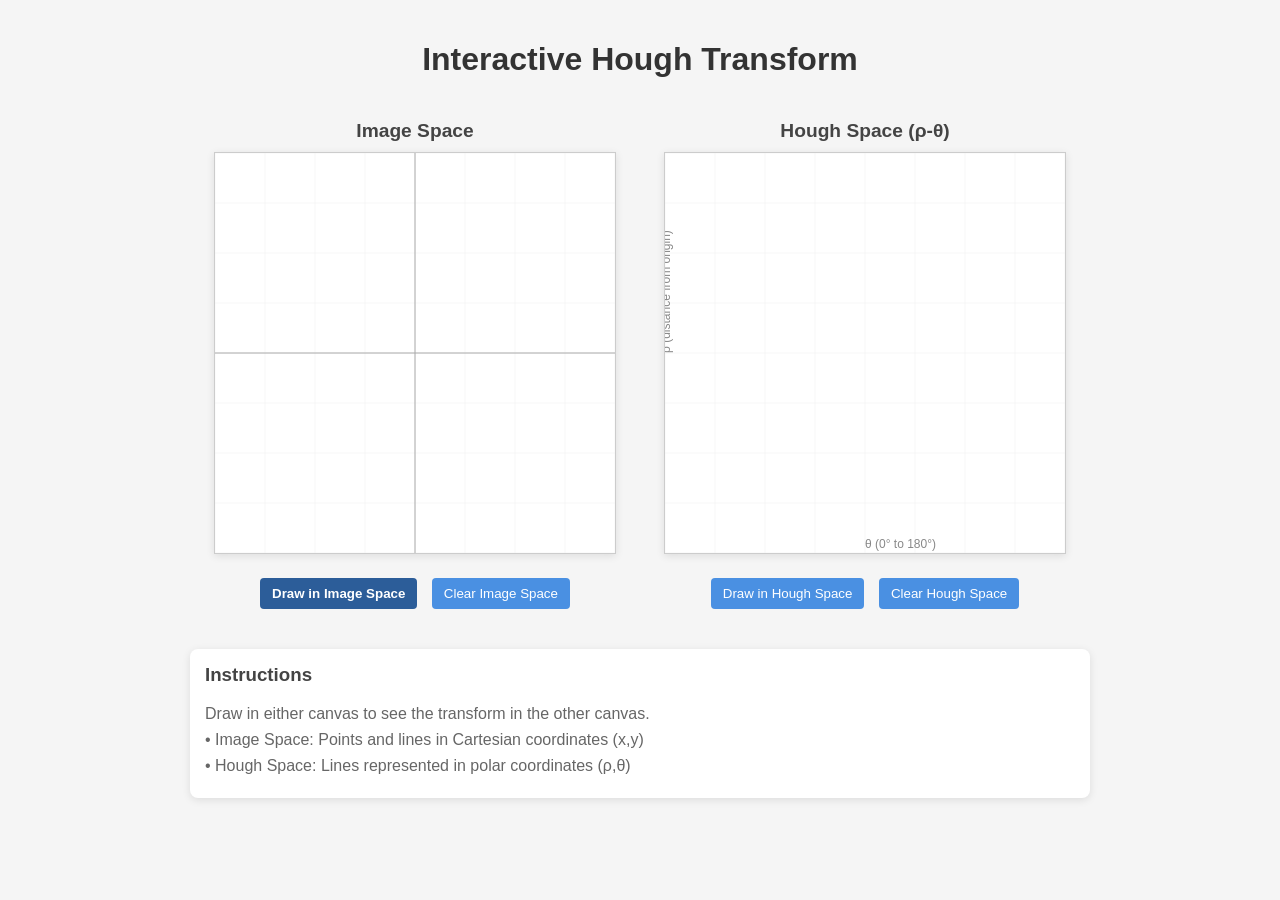
==== fa/computer_vision/hough/index.html @ f10684ff "added Hough" ====
<!DOCTYPE html>
<html lang="en">
<head>
    <meta charset="UTF-8">
    <meta name="viewport" content="width=device-width, initial-scale=1.0">
    <title>Interactive Hough Transform</title>
    <link rel="stylesheet" href="style.css">
</head>
<body>
    <div class="container">
        <h1>Interactive Hough Transform</h1>
        
        <div class="canvas-container">
            <div class="canvas-wrapper">
                <h2>Image Space</h2>
                <canvas id="imageCanvas" width="400" height="400"></canvas>
                <div class="controls">
                    <button id="drawImageBtn" class="active">Draw in Image Space</button>
                    <button id="clearImageBtn">Clear Image Space</button>
                </div>
            </div>
            
            <div class="canvas-wrapper">
                <h2>Hough Space (ρ-θ)</h2>
                <canvas id="houghCanvas" width="400" height="400"></canvas>
                <div class="controls">
                    <button id="drawHoughBtn">Draw in Hough Space</button>
                    <button id="clearHoughBtn">Clear Hough Space</button>
                </div>
            </div>
        </div>
        
        <div class="info-panel">
            <h3>Instructions</h3>
            <p>Draw in either canvas to see the transform in the other canvas.</p>
            <p>• Image Space: Points and lines in Cartesian coordinates (x,y)</p>
            <p>• Hough Space: Lines represented in polar coordinates (ρ,θ)</p>
        </div>
    </div>
    <script src="script.js"></script>
</body>
</html>
---- fa/computer_vision/hough/style.css ----
body {
    font-family: 'Segoe UI', Tahoma, Geneva, Verdana, sans-serif;
    margin: 0;
    padding: 20px;
    background-color: #f5f5f5;
}

.container {
    max-width: 900px;
    margin: 0 auto;
}

h1 {
    text-align: center;
    color: #333;
}

.canvas-container {
    display: flex;
    flex-wrap: wrap;
    justify-content: space-around;
    margin-bottom: 20px;
}

.canvas-wrapper {
    margin: 10px;
    text-align: center;
}

h2 {
    margin: 10px 0;
    font-size: 1.2rem;
    color: #444;
}

canvas {
    background-color: white;
    border: 1px solid #ccc;
    box-shadow: 0 2px 8px rgba(0, 0, 0, 0.1);
    margin-bottom: 10px;
}

.controls {
    margin: 10px 0;
}

button {
    padding: 8px 12px;
    margin: 0 5px;
    background-color: #4a90e2;
    color: white;
    border: none;
    border-radius: 4px;
    cursor: pointer;
    transition: background-color 0.2s;
}

button:hover {
    background-color: #3a7bc8;
}

button.active {
    background-color: #2c5d99;
    font-weight: bold;
}

.info-panel {
    background-color: white;
    border-radius: 8px;
    padding: 15px;
    box-shadow: 0 2px 8px rgba(0, 0, 0, 0.1);
}

.info-panel h3 {
    margin-top: 0;
    color: #444;
}

.info-panel p {
    margin: 8px 0;
    color: #666;
}
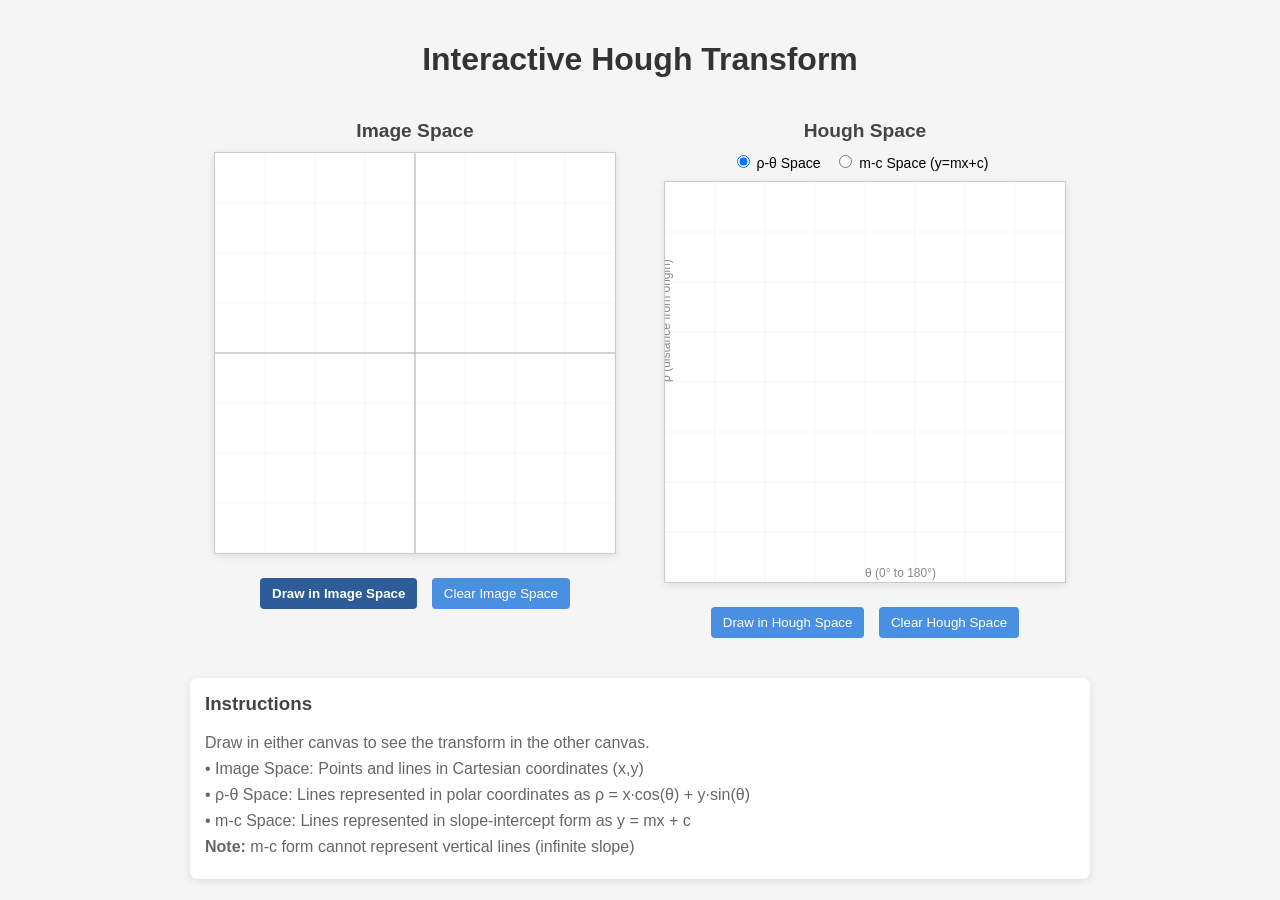
==== commit 4ecda4e9: "added rho space" ====
--- a/fa/computer_vision/hough/index.html
+++ b/fa/computer_vision/hough/index.html
@@ -21,7 +21,17 @@
             </div>
             
             <div class="canvas-wrapper">
-                <h2>Hough Space (ρ-θ)</h2>
+                <h2>Hough Space</h2>
+                <div class="hough-selection">
+                    <label>
+                        <input type="radio" name="houghType" value="rhoTheta" checked> 
+                        ρ-θ Space
+                    </label>
+                    <label>
+                        <input type="radio" name="houghType" value="mc"> 
+                        m-c Space (y=mx+c)
+                    </label>
+                </div>
                 <canvas id="houghCanvas" width="400" height="400"></canvas>
                 <div class="controls">
                     <button id="drawHoughBtn">Draw in Hough Space</button>
@@ -34,7 +44,9 @@
             <h3>Instructions</h3>
             <p>Draw in either canvas to see the transform in the other canvas.</p>
             <p>• Image Space: Points and lines in Cartesian coordinates (x,y)</p>
-            <p>• Hough Space: Lines represented in polar coordinates (ρ,θ)</p>
+            <p>• ρ-θ Space: Lines represented in polar coordinates as ρ = x·cos(θ) + y·sin(θ)</p>
+            <p>• m-c Space: Lines represented in slope-intercept form as y = mx + c</p>
+            <p><strong>Note:</strong> m-c form cannot represent vertical lines (infinite slope)</p>
         </div>
     </div>
     <script src="script.js"></script>
--- a/fa/computer_vision/hough/style.css
+++ b/fa/computer_vision/hough/style.css
@@ -44,6 +44,16 @@
     margin: 10px 0;
 }
 
+.hough-selection {
+    margin-bottom: 10px;
+    font-size: 14px;
+}
+
+.hough-selection label {
+    margin-right: 10px;
+    cursor: pointer;
+}
+
 button {
     padding: 8px 12px;
     margin: 0 5px;
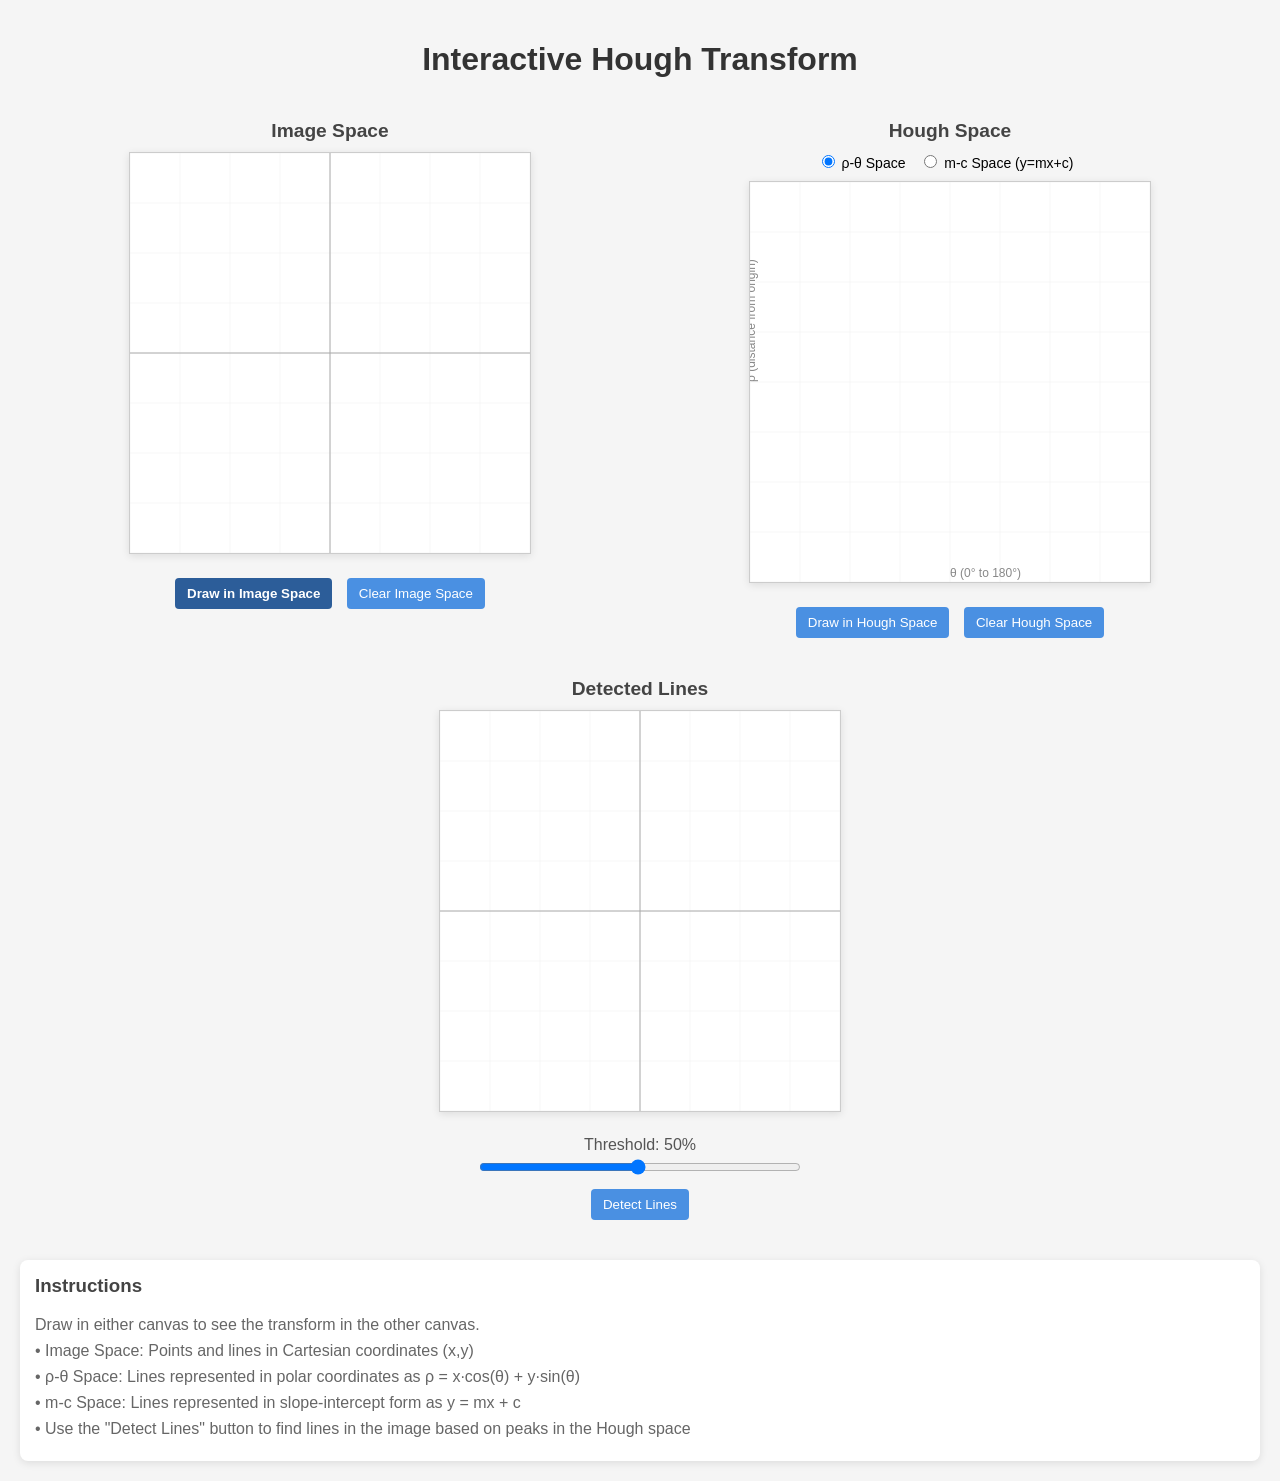
==== commit cbfd1060: "fixed line detector" ====
--- a/fa/computer_vision/hough/index.html
+++ b/fa/computer_vision/hough/index.html
@@ -1,15 +1,17 @@
 <!DOCTYPE html>
 <html lang="en">
+
 <head>
     <meta charset="UTF-8">
     <meta name="viewport" content="width=device-width, initial-scale=1.0">
     <title>Interactive Hough Transform</title>
     <link rel="stylesheet" href="style.css">
 </head>
+
 <body>
     <div class="container">
         <h1>Interactive Hough Transform</h1>
-        
+
         <div class="canvas-container">
             <div class="canvas-wrapper">
                 <h2>Image Space</h2>
@@ -19,16 +21,16 @@
                     <button id="clearImageBtn">Clear Image Space</button>
                 </div>
             </div>
-            
+
             <div class="canvas-wrapper">
                 <h2>Hough Space</h2>
                 <div class="hough-selection">
                     <label>
-                        <input type="radio" name="houghType" value="rhoTheta" checked> 
+                        <input type="radio" name="houghType" value="rhoTheta" checked>
                         ρ-θ Space
                     </label>
                     <label>
-                        <input type="radio" name="houghType" value="mc"> 
+                        <input type="radio" name="houghType" value="mc">
                         m-c Space (y=mx+c)
                     </label>
                 </div>
@@ -38,17 +40,30 @@
                     <button id="clearHoughBtn">Clear Hough Space</button>
                 </div>
             </div>
+
+            <div class="canvas-wrapper">
+                <h2>Detected Lines</h2>
+                <canvas id="detectionCanvas" width="400" height="400"></canvas>
+                <div class="controls">
+                    <div class="slider-container">
+                        <label for="thresholdSlider">Threshold: <span id="thresholdValue">50</span>%</label>
+                        <input type="range" id="thresholdSlider" min="1" max="100" value="50">
+                    </div>
+                    <button id="detectLinesBtn">Detect Lines</button>
+                </div>
+            </div>
         </div>
-        
+
         <div class="info-panel">
             <h3>Instructions</h3>
             <p>Draw in either canvas to see the transform in the other canvas.</p>
             <p>• Image Space: Points and lines in Cartesian coordinates (x,y)</p>
             <p>• ρ-θ Space: Lines represented in polar coordinates as ρ = x·cos(θ) + y·sin(θ)</p>
             <p>• m-c Space: Lines represented in slope-intercept form as y = mx + c</p>
-            <p><strong>Note:</strong> m-c form cannot represent vertical lines (infinite slope)</p>
+            <p>• Use the "Detect Lines" button to find lines in the image based on peaks in the Hough space</p>
         </div>
     </div>
     <script src="script.js"></script>
 </body>
+
 </html>
--- a/fa/computer_vision/hough/style.css
+++ b/fa/computer_vision/hough/style.css
@@ -6,7 +6,7 @@
 }
 
 .container {
-    max-width: 900px;
+    max-width: 1300px;
     margin: 0 auto;
 }
 
@@ -74,6 +74,23 @@
     font-weight: bold;
 }
 
+.slider-container {
+    margin: 10px 0;
+    width: 100%;
+    text-align: center;
+}
+
+.slider-container label {
+    display: block;
+    margin-bottom: 5px;
+    color: #555;
+}
+
+.slider-container input[type="range"] {
+    width: 80%;
+    margin: 0 auto;
+}
+
 .info-panel {
     background-color: white;
     border-radius: 8px;
